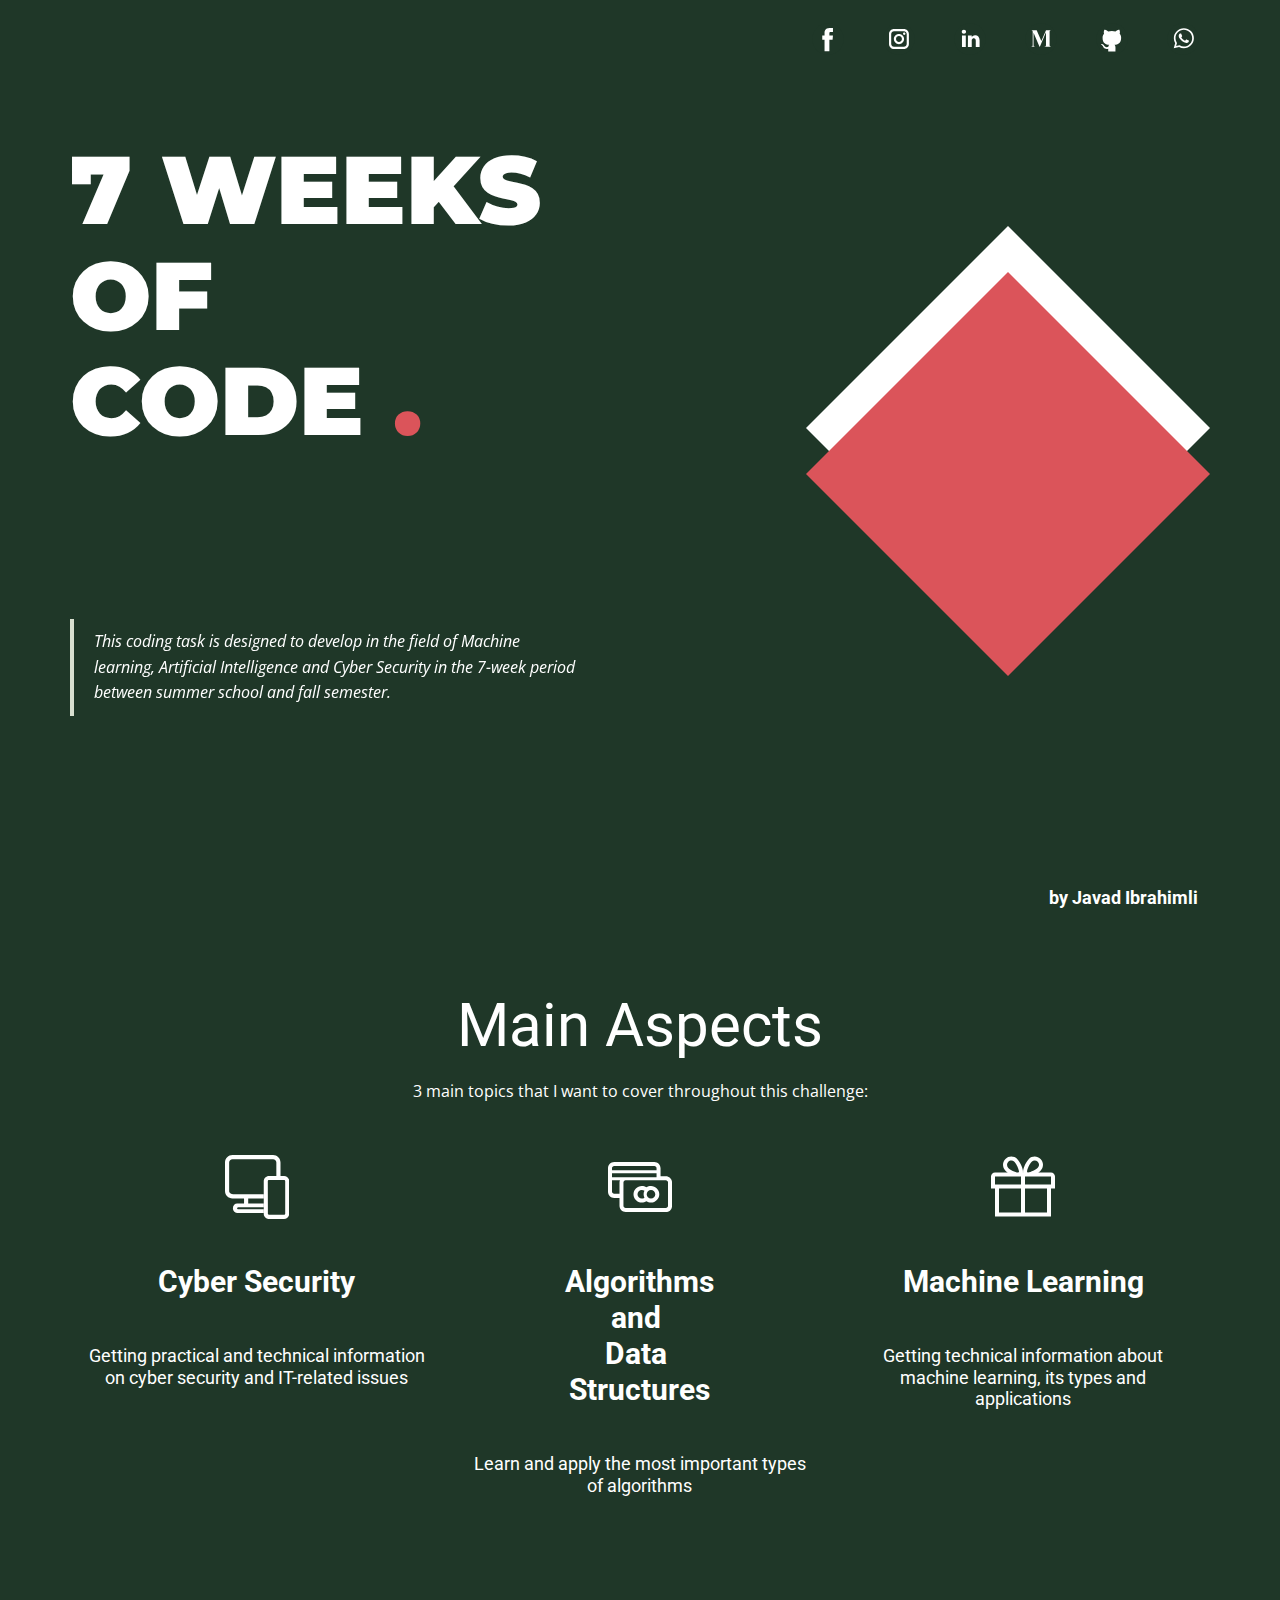
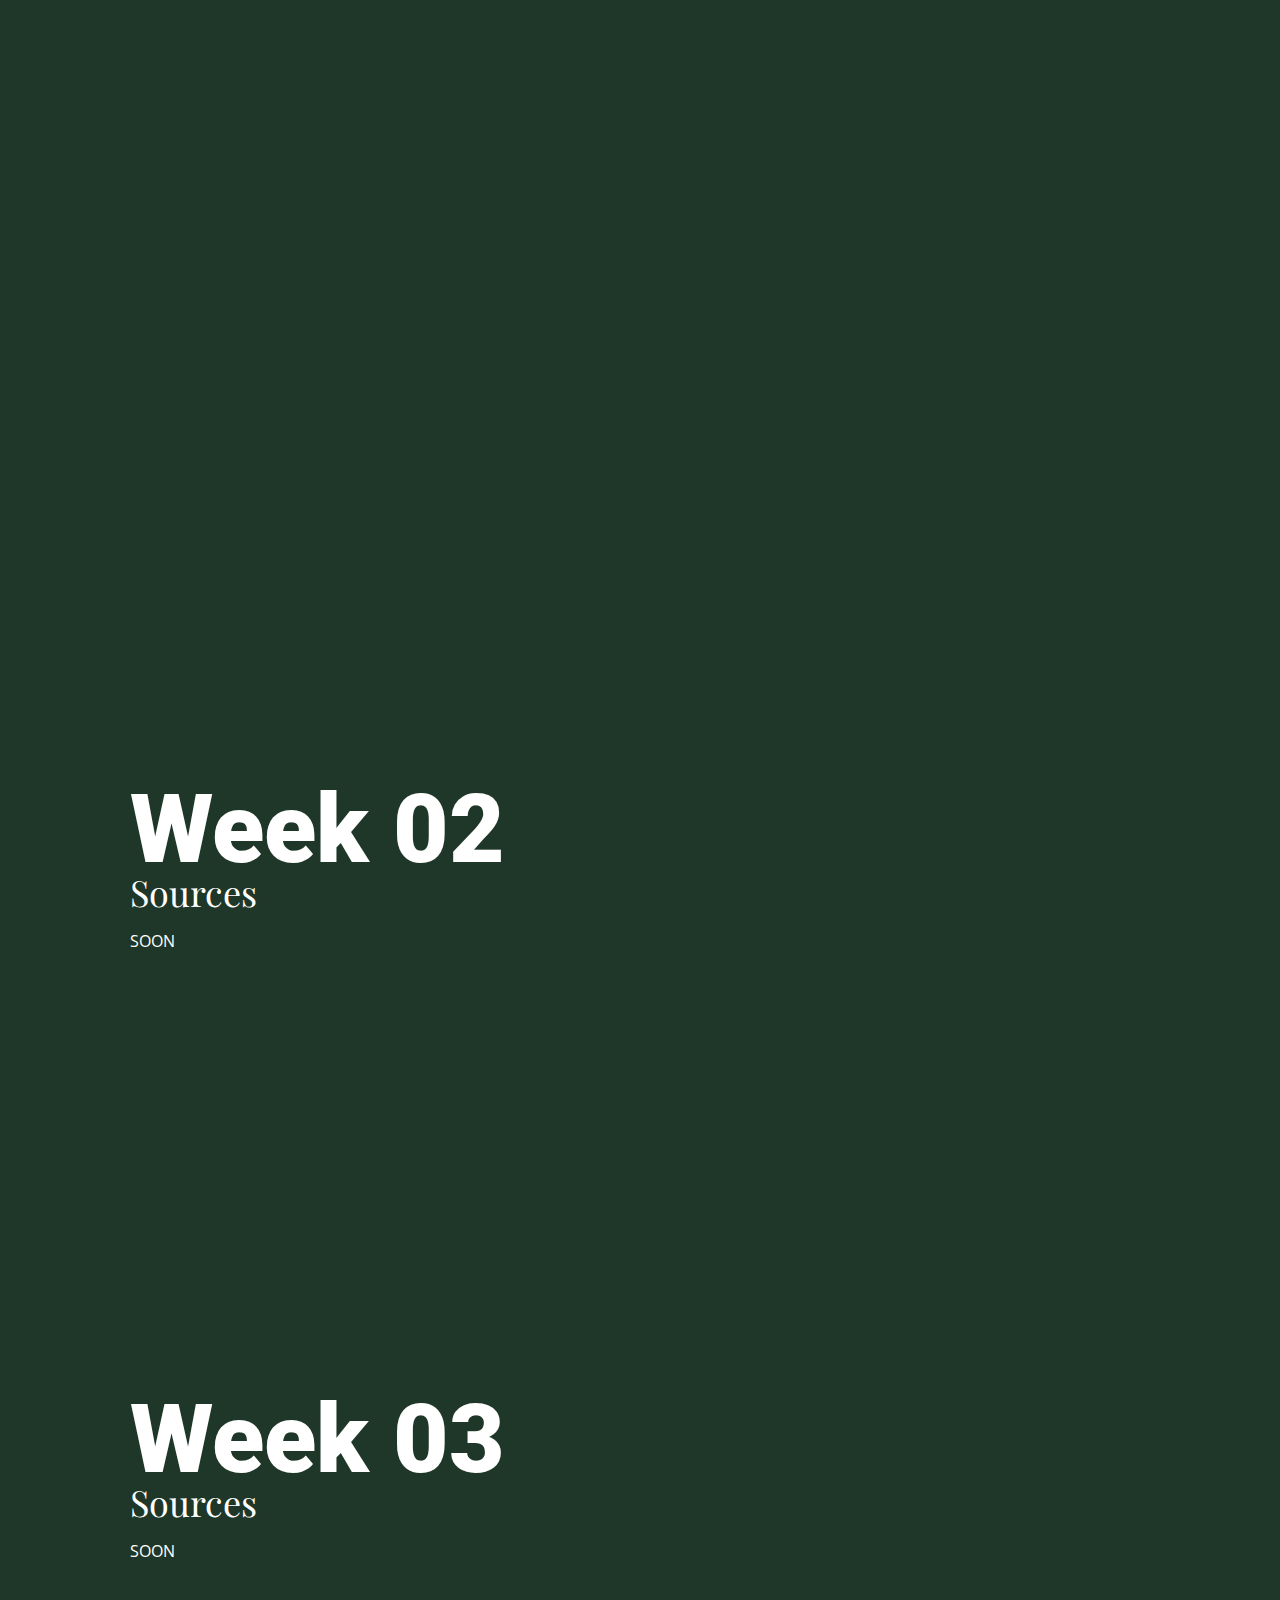
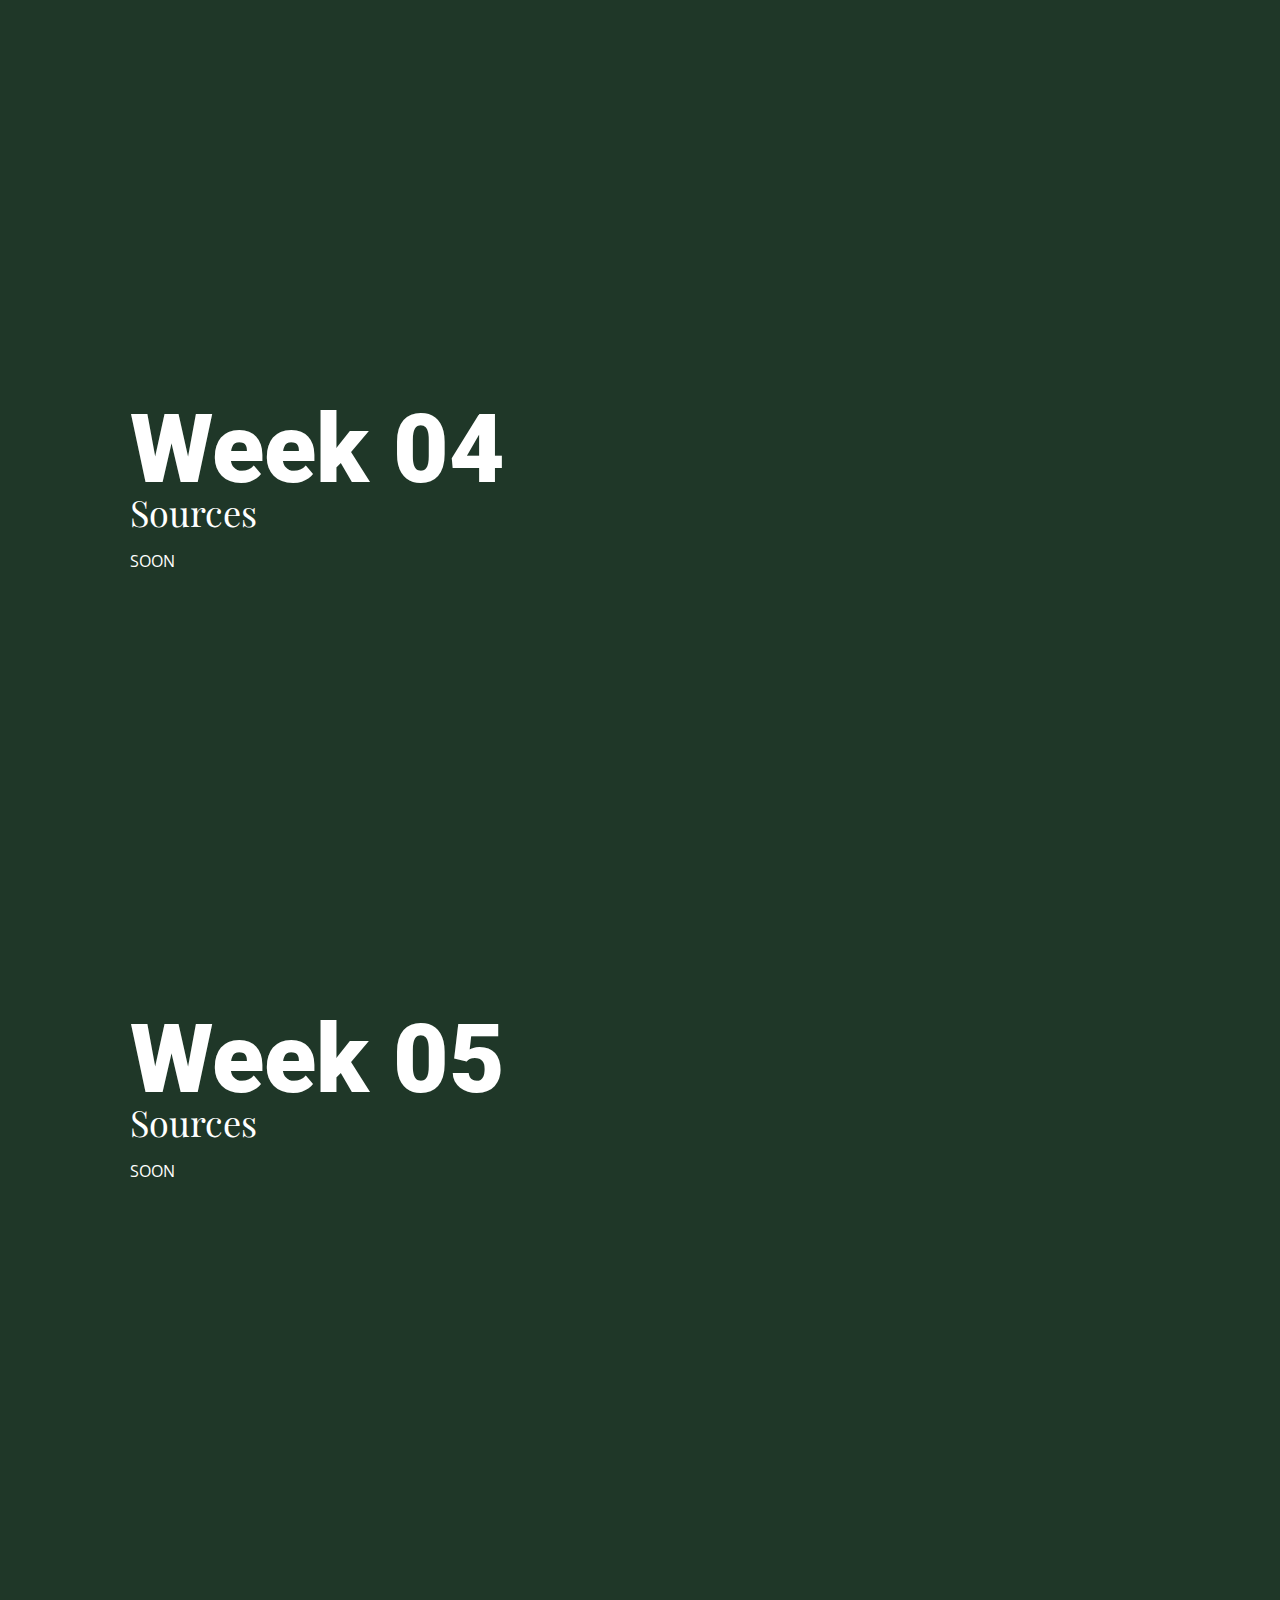
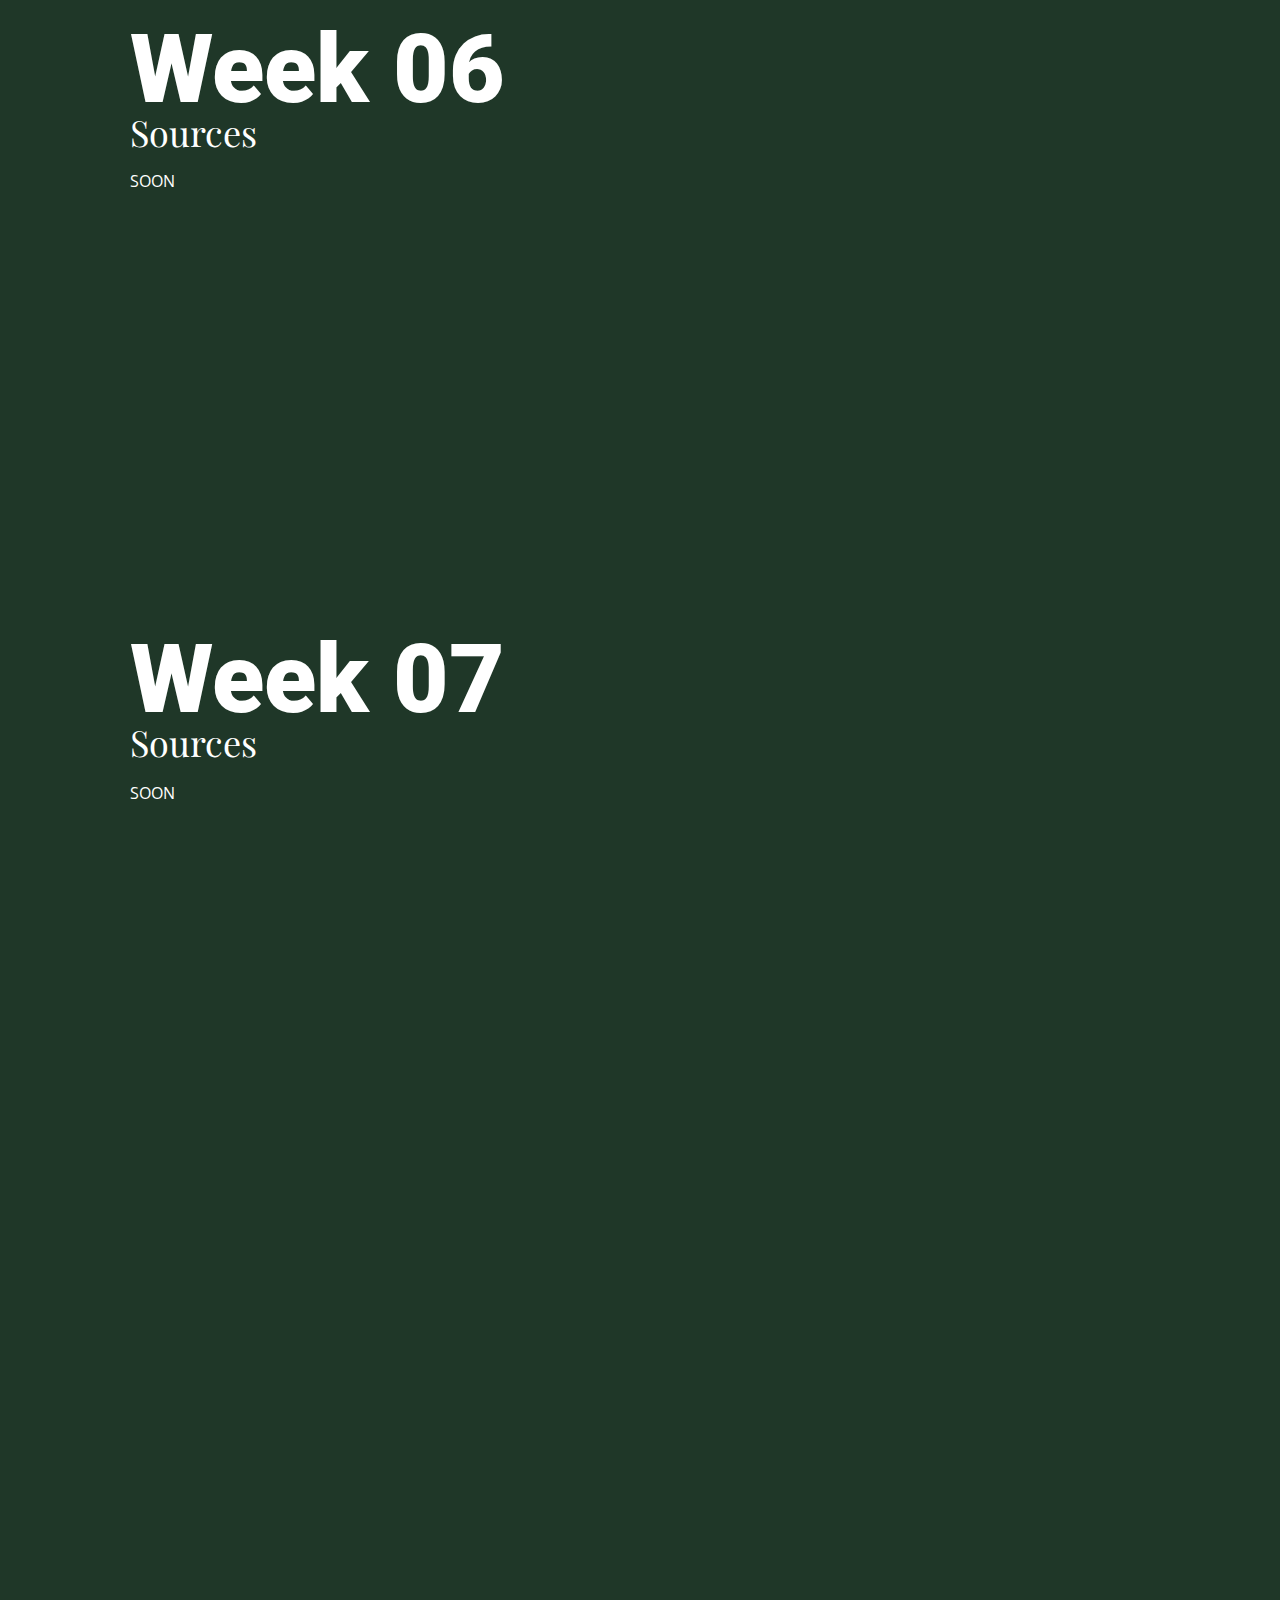
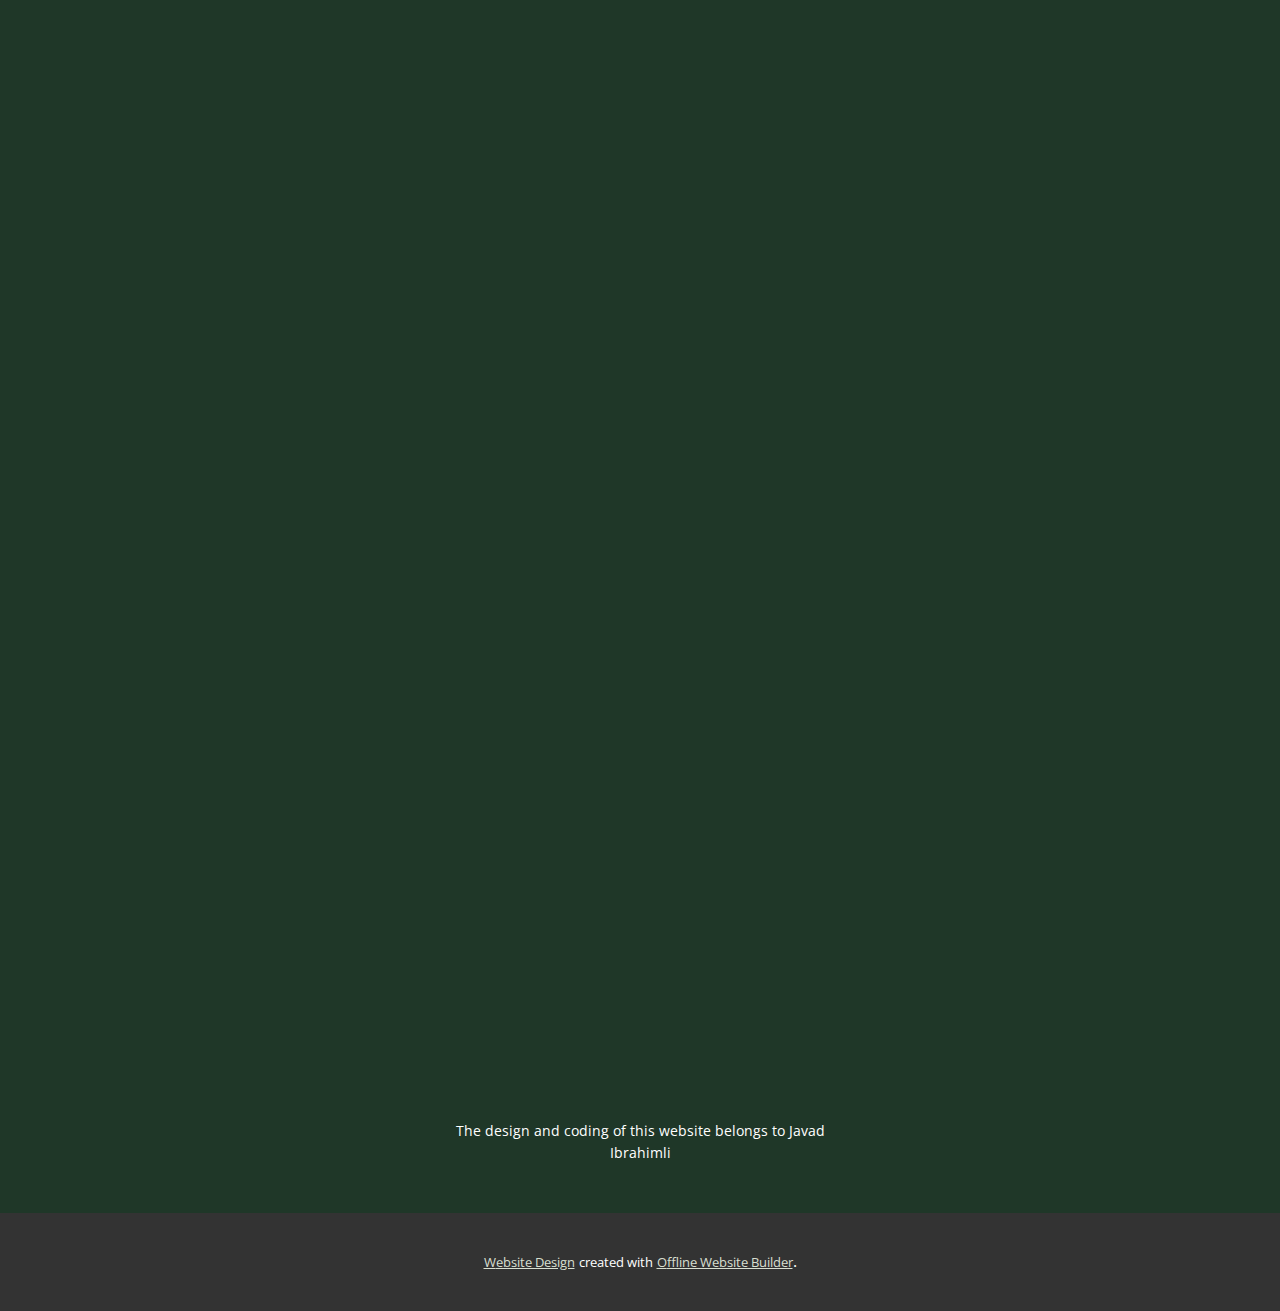
==== index.html @ d3d4410b "Add files via upload" ====
<!DOCTYPE html>
<html style="font-size: 16px;" lang="en"><head>
    <meta name="viewport" content="width=device-width, initial-scale=1.0">
    <meta charset="utf-8">
    <meta name="keywords" content="coding, programming, python, portfolio, project">
    <meta name="description" content="This coding task is designed to develop in the field of Machine learning, Artificial Intelligence and Cyber Security in the 7-week period between summer school and fall semester.">
    <title>7 Weeks of Code by Javad Ibrahimli</title>
    <link rel="stylesheet" href="nicepage.css" media="screen">
<link rel="stylesheet" href="Home.css" media="screen">
    <script class="u-script" type="text/javascript" src="jquery.js" "="" defer=""></script>
    <script class="u-script" type="text/javascript" src="nicepage.js" "="" defer=""></script>
    <meta name="generator" content="Nicepage 4.16.0, nicepage.com">
    <meta property="og:title" content="7 Weeks of Code">
    <meta property="og:description" content="This coding task is designed to develop in the field of Machine learning, Artificial Intelligence and Cyber Security in the 7-week period between summer school and fall semester.">
    <meta property="og:image" content="https://cavadibrahimli1.github.io/7weeksofcodebyjavad.github.io/images/evolution.jpg">
    <meta property="og:url" content="https://cavadibrahimli1.github.io/7weeksofcodebyjavad.github.io/">
    <link rel="canonical" href="https://cavadibrahimli1.github.io/7weeksofcodebyjavad.github.io/">
    <link id="u-theme-google-font" rel="stylesheet" href="https://fonts.googleapis.com/css?family=Roboto:100,100i,300,300i,400,400i,500,500i,700,700i,900,900i|Open+Sans:300,300i,400,400i,500,500i,600,600i,700,700i,800,800i">
    <link id="u-page-google-font" rel="stylesheet" href="https://fonts.googleapis.com/css?family=Montserrat:100,100i,200,200i,300,300i,400,400i,500,500i,600,600i,700,700i,800,800i,900,900i|Playfair+Display:400,400i,500,500i,600,600i,700,700i,800,800i,900,900i">
    
    
    
    
    
    
    
    
    
    
    
    
    <script type="application/ld+json">{
		"@context": "http://schema.org",
		"@type": "Organization",
		"name": "",
		"url": "https://cavadibrahimli1.github.io/7weeksofcodebyjavad.github.io/",
		"sameAs": [
				"https://www.facebook.com/cavad.ibrahimli.33/",
				"https://www.instagram.com/javad_ibrahiml1/?hl=tr",
				"https://www.linkedin.com/in/cavadibrahimli/",
				"https://cenabibrahimov.medium.com/",
				"https://github.com/cavadibrahimli1",
				"tel:+994503346372"
		]
}</script>
    <meta name="theme-color" content="#d8dfd0">
    <meta property="og:type" content="website">
  </head>
  <body data-home-page="Home.html" data-home-page-title="Home" class="u-body u-overlap u-overlap-contrast u-xl-mode" data-lang="en"><header class="u-clearfix u-header" id="sec-623e"><div class="u-align-left u-clearfix u-sheet u-valign-middle-lg u-valign-middle-md u-valign-middle-sm u-valign-middle-xl u-sheet-1">
        <div class="u-social-icons u-spacing-39 u-social-icons-1">
          <a class="u-social-url" title="facebook" target="_blank" href="https://www.facebook.com/cavad.ibrahimli.33/"><span class="u-icon u-social-facebook u-social-icon u-text-custom-color-1 u-icon-1"><svg class="u-svg-link" preserveAspectRatio="xMidYMin slice" viewBox="0 0 112 112" style=""><use xmlns:xlink="http://www.w3.org/1999/xlink" xlink:href="#svg-9e88"></use></svg><svg class="u-svg-content" viewBox="0 0 112 112" x="0" y="0" id="svg-9e88"><circle fill="currentColor" cx="56.1" cy="56.1" r="55"></circle><path fill="#FFFFFF" d="M73.5,31.6h-9.1c-1.4,0-3.6,0.8-3.6,3.9v8.5h12.6L72,58.3H60.8v40.8H43.9V58.3h-8V43.9h8v-9.2
c0-6.7,3.1-17,17-17h12.5v13.9H73.5z"></path></svg></span>
          </a>
          <a class="u-social-url" title="instagram" target="_blank" href="https://www.instagram.com/javad_ibrahiml1/?hl=tr"><span class="u-icon u-social-icon u-social-instagram u-text-custom-color-1 u-icon-2"><svg class="u-svg-link" preserveAspectRatio="xMidYMin slice" viewBox="0 0 112 112" style=""><use xmlns:xlink="http://www.w3.org/1999/xlink" xlink:href="#svg-a274"></use></svg><svg class="u-svg-content" viewBox="0 0 112 112" x="0" y="0" id="svg-a274"><circle fill="currentColor" cx="56.1" cy="56.1" r="55"></circle><path fill="#FFFFFF" d="M55.9,38.2c-9.9,0-17.9,8-17.9,17.9C38,66,46,74,55.9,74c9.9,0,17.9-8,17.9-17.9C73.8,46.2,65.8,38.2,55.9,38.2
z M55.9,66.4c-5.7,0-10.3-4.6-10.3-10.3c-0.1-5.7,4.6-10.3,10.3-10.3c5.7,0,10.3,4.6,10.3,10.3C66.2,61.8,61.6,66.4,55.9,66.4z"></path><path fill="#FFFFFF" d="M74.3,33.5c-2.3,0-4.2,1.9-4.2,4.2s1.9,4.2,4.2,4.2s4.2-1.9,4.2-4.2S76.6,33.5,74.3,33.5z"></path><path fill="#FFFFFF" d="M73.1,21.3H38.6c-9.7,0-17.5,7.9-17.5,17.5v34.5c0,9.7,7.9,17.6,17.5,17.6h34.5c9.7,0,17.5-7.9,17.5-17.5V38.8
C90.6,29.1,82.7,21.3,73.1,21.3z M83,73.3c0,5.5-4.5,9.9-9.9,9.9H38.6c-5.5,0-9.9-4.5-9.9-9.9V38.8c0-5.5,4.5-9.9,9.9-9.9h34.5
c5.5,0,9.9,4.5,9.9,9.9V73.3z"></path></svg></span>
          </a>
          <a class="u-social-url" target="_blank" data-type="LinkedIn" title="LinkedIn" href="https://www.linkedin.com/in/cavadibrahimli/"><span class="u-icon u-social-icon u-social-linkedin u-text-custom-color-1 u-icon-3"><svg class="u-svg-link" preserveAspectRatio="xMidYMin slice" viewBox="0 0 112 112" style=""><use xmlns:xlink="http://www.w3.org/1999/xlink" xlink:href="#svg-99ff"></use></svg><svg class="u-svg-content" viewBox="0 0 112 112" x="0" y="0" id="svg-99ff"><circle fill="currentColor" cx="56.1" cy="56.1" r="55"></circle><path fill="#FFFFFF" d="M41.3,83.7H27.9V43.4h13.4V83.7z M34.6,37.9L34.6,37.9c-4.6,0-7.5-3.1-7.5-7c0-4,3-7,7.6-7s7.4,3,7.5,7
            C42.2,34.8,39.2,37.9,34.6,37.9z M89.6,83.7H76.2V62.2c0-5.4-1.9-9.1-6.8-9.1c-3.7,0-5.9,2.5-6.9,4.9c-0.4,0.9-0.4,2.1-0.4,3.3v22.5
            H48.7c0,0,0.2-36.5,0-40.3h13.4v5.7c1.8-2.7,5-6.7,12.1-6.7c8.8,0,15.4,5.8,15.4,18.1V83.7z"></path></svg></span>
          </a>
          <a class="u-social-url" target="_blank" data-type="Medium" title="Medium" href="https://cenabibrahimov.medium.com/"><span class="u-icon u-social-icon u-social-medium u-text-custom-color-1 u-icon-4"><svg class="u-svg-link" preserveAspectRatio="xMidYMin slice" viewBox="0 0 112 112" style=""><use xmlns:xlink="http://www.w3.org/1999/xlink" xlink:href="#svg-5c64"></use></svg><svg class="u-svg-content" viewBox="0 0 112 112" x="0" y="0" id="svg-5c64"><circle fill="currentColor" cx="56.1" cy="56.1" r="55"></circle><path fill="#FFFFFF" d="M90.9,25.7L90.9,25.7L91,25H73.5L57.2,63.1L40.9,25H22v0.7h0.1c3.2,0.7,4.8,1.8,4.8,5.7v45.2
	c0,3.9-1.6,4.9-4.8,5.7H22V83h12.8v-0.7h-0.1c-3.2-0.7-4.8-1.8-4.8-5.7V34l20.9,48.9H52l21.5-50.3v45.1c-0.3,3.1-1.9,4-4.8,4.6h-0.1
	V83H91v-0.7h-0.1c-2.9-0.7-4.6-1.6-4.8-4.6V31.4l0,0C86.1,27.5,87.7,26.4,90.9,25.7"></path></svg></span>
          </a>
          <a class="u-social-url" target="_blank" data-type="Github" title="Github" href="https://github.com/cavadibrahimli1"><span class="u-icon u-social-github u-social-icon u-text-custom-color-1 u-icon-5"><svg class="u-svg-link" preserveAspectRatio="xMidYMin slice" viewBox="0 0 112 112" style=""><use xmlns:xlink="http://www.w3.org/1999/xlink" xlink:href="#svg-6086"></use></svg><svg class="u-svg-content" viewBox="0 0 112 112" x="0" y="0" id="svg-6086"><circle fill="currentColor" cx="56.1" cy="56.1" r="55"></circle><path fill="#FFFFFF" d="M88,51.3c0-5.5-1.9-10.2-5.3-13.7c0.6-1.3,2.3-6.5-0.5-13.5c0,0-4.2-1.4-14,5.3c-4.1-1.1-8.4-1.7-12.7-1.8
	c-4.3,0-8.7,0.6-12.7,1.8c-9.7-6.6-14-5.3-14-5.3c-2.8,7-1,12.2-0.5,13.5C25,41.2,23,45.7,23,51.3c0,19.6,11.9,23.9,23.3,25.2
	c-1.5,1.3-2.8,3.5-3.2,6.8c-3,1.3-10.2,3.6-14.9-4.3c0,0-2.7-4.9-7.8-5.3c0,0-5-0.1-0.4,3.1c0,0,3.3,1.6,5.6,7.5c0,0,3,9.1,17.2,6
	c0,4.3,0.1,8.3,0.1,9.5h25.2c0-1.7,0.1-7.2,0.1-14c0-4.7-1.7-7.9-3.4-9.4C76,75.2,88,70.9,88,51.3z"></path></svg></span>
          </a>
          <a class="u-social-url" target="_blank" data-type="Whatsapp" title="Whatsapp" href="tel:+994503346372"><span class="u-icon u-social-icon u-social-whatsapp u-text-custom-color-1 u-icon-6"><svg class="u-svg-link" preserveAspectRatio="xMidYMin slice" viewBox="0 0 112 112" style=""><use xmlns:xlink="http://www.w3.org/1999/xlink" xlink:href="#svg-8030"></use></svg><svg class="u-svg-content" viewBox="0 0 112 112" x="0" y="0" id="svg-8030"><circle fill="currentColor" cx="56.1" cy="56.1" r="55"></circle><path fill="#FFFFFF" d="M83.8,28.3C77.2,21.7,68.4,18,59,18c-19.3,0-35.1,15.7-35.1,35.1c0,6.2,1.6,12.2,4.7,17.5l-5,18.2L42.2,84
	c5.1,2.8,10.9,4.3,16.8,4.3h0l0,0c19.3,0,35.1-15.7,35.1-35.1C94.1,43.8,90.5,35,83.8,28.3 M59,82.3L59,82.3
	c-5.2,0-10.4-1.4-14.9-4.1l-1.1-0.6l-11,2.9L35,69.8l-0.7-1.1c-2.9-4.6-4.5-10-4.5-15.5C29.8,37,42.9,24,59,24
	c7.8,0,15.1,3,20.6,8.6c5.5,5.5,8.5,12.8,8.5,20.6C88.2,69.2,75.1,82.3,59,82.3 M75,60.5c-0.9-0.4-5.2-2.6-6-2.9
	c-0.8-0.3-1.4-0.4-2,0.4s-2.3,2.9-2.8,3.4c-0.5,0.6-1,0.7-1.9,0.2c-0.9-0.4-3.7-1.4-7.1-4.4c-2.6-2.3-4.4-5.2-4.9-6.1
	c-0.5-0.9-0.1-1.4,0.4-1.8c0.4-0.4,0.9-1,1.3-1.5c0.4-0.5,0.6-0.9,0.9-1.5c0.3-0.6,0.1-1.1-0.1-1.5c-0.2-0.4-2-4.8-2.7-6.5
	c-0.7-1.7-1.4-1.5-2-1.5c-0.5,0-1.1,0-1.7,0c-0.6,0-1.5,0.2-2.3,1.1c-0.8,0.9-3.1,3-3.1,7.3c0,4.3,3.1,8.5,3.6,9.1
	c0.4,0.6,6.2,9.4,15,13.2c2.1,0.9,3.7,1.4,5,1.8c2.1,0.7,4,0.6,5.5,0.3c1.7-0.3,5.2-2.1,5.9-4.2c0.7-2,0.7-3.8,0.5-4.2
	C76.5,61.1,75.9,60.9,75,60.5"></path></svg></span>
          </a>
        </div>
      </div></header>
    <section class="u-align-left u-clearfix u-custom-color-1 u-section-1" id="carousel_3129">
      <div class="u-clearfix u-sheet u-sheet-1">
        <h1 class="u-align-left u-custom-font u-font-montserrat u-text u-text-body-alt-color u-text-1" data-animation-name="flipIn" data-animation-duration="1000" data-animation-direction="X"> 7 Weeks&nbsp;<br>of&nbsp;<br>code&nbsp;<span class="u-text-palette-2-base">.</span>
        </h1>
        <div class="u-align-left u-shape u-shape-svg u-text-white u-shape-1">
          <svg class="u-svg-link" preserveAspectRatio="none" viewBox="0 0 160 160" style=""><use xmlns:xlink="http://www.w3.org/1999/xlink" xlink:href="#svg-6c37"></use></svg>
          <svg class="u-svg-content" viewBox="0 0 160 160" x="0px" y="0px" id="svg-6c37"><path d="M160,80l-80,80L0,80L80,0L160,80z"></path></svg>
        </div>
        <div class="u-shape u-shape-svg u-text-palette-2-base u-shape-2">
          <svg class="u-svg-link" preserveAspectRatio="none" viewBox="0 0 160 160" style=""><use xmlns:xlink="http://www.w3.org/1999/xlink" xlink:href="#svg-2257"></use></svg>
          <svg class="u-svg-content" viewBox="0 0 160 160" x="0px" y="0px" id="svg-2257"><path d="M160,80l-80,80L0,80L80,0L160,80z"></path></svg>
        </div>
        <blockquote class="u-align-left u-text u-text-2" data-animation-name="flipIn" data-animation-duration="1000" data-animation-direction="X"> This coding task is designed to develop in the field of&nbsp;Machine learning,&nbsp;Artificial Intelligence&nbsp;and&nbsp;Cyber Security&nbsp;in the 7-week period between summer school and fall semester.</blockquote>
        <h1 class="u-align-left u-text u-text-3">by Javad Ibrahimli</h1>
      </div>
    </section>
    <section class="u-clearfix u-custom-color-1 u-section-2" id="sec-814a">
      <div class="u-clearfix u-sheet u-sheet-1">
        <h2 class="u-align-center u-text u-text-default u-text-1">Main Aspects</h2>
        <p class="u-align-center u-text u-text-2"> 3 main topics that I want to cover throughout this challenge:</p>
        <div class="u-expanded-width u-list u-list-1">
          <div class="u-repeater u-repeater-1">
            <div class="u-align-center u-container-style u-list-item u-repeater-item">
              <div class="u-container-layout u-similar-container u-container-layout-1"><span class="u-icon u-icon-circle u-icon-1"><svg class="u-svg-link" preserveAspectRatio="xMidYMin slice" viewBox="0 0 128 128" style=""><use xmlns:xlink="http://www.w3.org/1999/xlink" xlink:href="#svg-32d3"></use></svg><svg class="u-svg-content" viewBox="0 0 128 128" id="svg-32d3"><path d="m26.4 108.7c-1.2 0-2.2-1-2.2-2.2s1-2.2 4.7-2.2h48.7v-7.4h-31.2v-9.9h31.2v-8.4h-58.7c-7.7 0-10.6-3-10.6-6.6v-57.1c0-3.7 3-6.6 6.6-6.6h81.2c3.7 0 6.6 3 6.6 6.6v27h8.3v-27c0-8.2-6.7-14.9-14.9-14.9h-81.2c-8.2 0-14.9 6.7-14.9 14.9v57.1c0 8.2 6.7 14.9 14.9 14.9h23.2v10.1h-13.8c-4.3 0-8.5 3.7-8.5 9.5v0.2c0 4.6 3.7 9.3 8.3 9.3h53.5v-7.3h-51.2z"></path><path d="m118 41.9h-30c-5.8 0-10.5 4.7-10.5 10.6 0 0 0.1 66.3 0.1 66.4 0 4.3 5.1 9 10.4 9h30c5.6 0 10.2-4.4 10.5-10.1v-65.3c0-5.9-4.7-10.6-10.5-10.6zm2.4 75.5c-0.1 1.3-1.1 2.3-2.4 2.3h-30c-1 0-1.9-0.7-2.2-1.6l-0.2-65.6c0-1.3 1.1-2.4 2.4-2.4h30c1.3 0 2.4 1.1 2.4 2.4v64.9z"></path></svg>
            
            
          </span>
                <h3 class="u-text u-text-default u-text-3">Cyber Security</h3>
                <h6 class="u-text u-text-default u-text-4"> Getting practical and technical information on cyber security and IT-related issues<span style="font-weight: 700;"></span>
                </h6>
              </div>
            </div>
            <div class="u-align-center u-container-style u-list-item u-repeater-item">
              <div class="u-container-layout u-similar-container u-container-layout-2"><span class="u-icon u-icon-circle u-icon-2"><svg class="u-svg-link" preserveAspectRatio="xMidYMin slice" viewBox="0 0 128 128" style=""><use xmlns:xlink="http://www.w3.org/1999/xlink" xlink:href="#svg-41f3"></use></svg><svg class="u-svg-content" viewBox="0 0 128 128" id="svg-41f3"><path d="m92.7 22c2.4 0 4.4 2 4.4 4.5v4.2h-89.1v-4.2c0-2.5 2-4.5 4.4-4.5h80.3m4.4 14.6v7.8h-61.8-0.6-26.7v-7.8h89.1m18.5 13.7c2.4 0 4.4 2 4.4 4.5v46.7c0 2.5-2 4.5-4.4 4.5h-80.3c-2.4 0-4.4-2-4.4-4.5v-46.7c0-2.3 1.8-4.3 4.1-4.4l80.6-0.1m-91.6 0.1c-0.6 1.3-1 2.9-1 4.4v22.9h-10.6c-2.4 0-4.4-2-4.4-4.5v-22.8h18m66.7-36.4h-80.3c-6.8 0-12.4 5.6-12.4 12.5v46.8c0 6.9 5.6 12.5 12.4 12.5h10.6v15.9c0 6.9 5.6 12.5 12.4 12.5h80.3c6.8 0 12.4-5.6 12.4-12.5v-46.7c0-6.9-5.6-12.5-12.4-12.5h-10.6v-15.9c-0.1-7-5.6-12.6-12.4-12.6z"></path><path d="m67.6 69.9c2 0 3.8 0.7 5.3 1.8-1.1 2-1.7 4.3-1.7 6.8 0 2.4 0.6 4.7 1.7 6.8-1.5 1.2-3.4 1.8-5.3 1.8-4.7 0-8.6-3.9-8.6-8.6s3.8-8.6 8.6-8.6m18.4 0c4.7 0 8.6 3.9 8.6 8.6s-3.9 8.6-8.6 8.6-8.6-3.9-8.6-8.6 3.8-8.6 8.6-8.6m-18.4-8c-9.2 0-16.6 7.5-16.6 16.6 0 9.2 7.5 16.6 16.6 16.6 3.3 0 6.5-1 9.2-2.8 2.6 1.8 5.8 2.8 9.2 2.8 9.2 0 16.6-7.5 16.6-16.6 0-9.2-7.5-16.6-16.6-16.6-3.4 0-6.6 1-9.2 2.8-2.7-1.8-6-2.8-9.2-2.8z"></path></svg>
            
            
          </span>
                <h3 class="u-text u-text-default u-text-5">Algorithms<br>and&nbsp;<br>Data&nbsp;<br>Structures
                </h3>
                <h6 class="u-text u-text-default u-text-6"> Learn and apply the most important types of algorithms</h6>
              </div>
            </div>
            <div class="u-align-center u-container-style u-list-item u-repeater-item">
              <div class="u-container-layout u-similar-container u-container-layout-3"><span class="u-icon u-icon-circle u-icon-3"><svg class="u-svg-link" preserveAspectRatio="xMidYMin slice" viewBox="0 0 128 128" style=""><use xmlns:xlink="http://www.w3.org/1999/xlink" xlink:href="#svg-65e5"></use></svg><svg class="u-svg-content" viewBox="0 0 128 128" id="svg-65e5"><path d="m40.6 11c2.3 0 4.4 0.9 6.1 2.5 5.4 5.4 10.8 19.2 8.9 21.2 0 0-0.3 0.3-1.5 0.3-5.5 0-16.1-5.7-19.5-9.2-3.4-3.4-3.4-8.9 0-12.2 1.5-1.7 3.7-2.6 6-2.6m46.8 0.1c2.2 0 4.4 0.8 6.1 2.4 3.4 3.4 3.4 8.9 0 12.2-3.4 3.5-14 9.2-19.5 9.2-1.1 0-1.5-0.3-1.5-0.3-1.9-1.9 3.5-15.7 8.9-21.2 1.6-1.5 3.8-2.3 6-2.3m32.6 32.1v16h-52v-16h52m-60 0v16h-52v-16h52m52 23.9v47.9h-44v-47.9h44m-52 0v47.9h-44v-47.9h44m-19.4-64.1c-4.4 0-8.6 1.7-11.7 4.9-6.5 6.5-6.5 17 0 23.5 1.2 1.2 2.8 2.5 4.7 3.8h-25.6c-4.4 0-8 3.6-8 8v24h8v55.8h112v-55.9h8v-24c0-4.4-3.6-8-8-8h-25.6c1.9-1.3 3.6-2.6 4.7-3.8 6.5-6.5 6.5-17 0-23.5-3-3-7.3-4.8-11.7-4.8s-8.7 1.7-11.7 4.8c-4.6 4.6-7.8 11.7-8.9 14.5-2.2 5.4-3 9.5-2.5 12.8h-0.5c0.5-3.2-0.4-7.4-2.5-12.8-1.2-2.8-4.3-9.9-8.9-14.5-3.2-3.1-7.4-4.8-11.8-4.8z"></path></svg>
            
            
          </span>
                <h3 class="u-text u-text-default u-text-7">Machine Learning</h3>
                <h6 class="u-text u-text-default u-text-8"> Getting technical information about machine learning, its types and applications</h6>
              </div>
            </div>
          </div>
        </div>
      </div>
    </section>
    <section class="u-align-center u-clearfix u-custom-color-1 u-section-3" id="carousel_21d5">
      <div class="u-clearfix u-sheet u-sheet-1">
        <div class="u-clearfix u-gutter-30 u-layout-wrap u-layout-wrap-1">
          <div class="u-gutter-0 u-layout">
            <div class="u-layout-row">
              <div class="u-align-left u-container-style u-layout-cell u-left-cell u-size-60 u-layout-cell-1" data-animation-name="customAnimationIn" data-animation-duration="1000">
                <div class="u-container-layout u-container-layout-1">
                  <h1 class="u-text u-text-body-alt-color u-text-1" data-animation-name="customAnimationIn" data-animation-duration="1000">Week 01</h1>
                  <h4 class="u-text u-text-2">
                    <span style="font-weight: 700;"> Books I read to improve my coding and thinking skills:</span>
                    <br>
                    <br>-&nbsp;<a href="https://www.amazon.com.tr/Refactoring-Improving-Existing-Addison-Wesley-Signature/dp/0134757599" rel="nofollow" class="u-active-none u-border-none u-btn u-button-style u-hover-none u-none u-text-palette-1-base u-btn-1">Refactoring: Improving the Design of Existing Code (Addison-Wesley Signature Series (Fowler))</a>
                    <br>-&nbsp;<a href="https://www.amazon.com.tr/Cracking-Coding-Interview-6th-Programming/dp/0984782850" rel="nofollow" class="u-active-none u-border-none u-btn u-button-style u-hover-none u-none u-text-palette-1-base u-btn-2">Cracking the Coding Interview, 6th Edition: 189 Programming Questions and Solutions</a>
                    <br>
                    <br>
                    <span style="font-weight: 700;">Coding Platforms : HackerRank, LeetCode, Coderbyte, Codility, Studytonight, Excersim, Codewars</span>
                    <br>
                    <br>-&nbsp;<a href="https://github.com/cavadibrahimli1/HackerRank-Python" class="u-active-none u-border-none u-btn u-button-style u-hover-none u-none u-text-palette-1-base u-btn-3">HackerRank Solutions</a>
                    <br>-&nbsp;<a href="https://github.com/cavadibrahimli1/Leetcode_75" class="u-active-none u-border-none u-btn u-button-style u-hover-none u-none u-text-palette-1-base u-btn-4">LeetCode Solutions</a>
                  </h4>
                </div>
              </div>
            </div>
          </div>
        </div>
      </div>
    </section>
    <section class="u-align-center u-clearfix u-custom-color-1 u-section-4" id="carousel_0f99">
      <div class="u-clearfix u-sheet u-valign-middle u-sheet-1">
        <div class="u-clearfix u-expanded-width u-gutter-30 u-layout-wrap u-layout-wrap-1">
          <div class="u-gutter-0 u-layout">
            <div class="u-layout-row">
              <div class="u-align-left u-container-style u-layout-cell u-left-cell u-size-60 u-layout-cell-1">
                <div class="u-container-layout u-valign-top u-container-layout-1">
                  <h1 class="u-text u-text-body-alt-color u-text-1">Week 02</h1>
                  <h2 class="u-custom-font u-font-playfair-display u-text u-text-2">Sources</h2>
                  <p class="u-text u-text-3">SOON</p>
                </div>
              </div>
            </div>
          </div>
        </div>
      </div>
    </section>
    <section class="u-align-center u-clearfix u-custom-color-1 u-section-5" id="carousel_7f6e">
      <div class="u-clearfix u-sheet u-valign-middle u-sheet-1">
        <div class="u-clearfix u-expanded-width u-gutter-30 u-layout-wrap u-layout-wrap-1">
          <div class="u-gutter-0 u-layout">
            <div class="u-layout-row">
              <div class="u-align-left u-container-style u-layout-cell u-left-cell u-size-60 u-layout-cell-1">
                <div class="u-container-layout u-valign-top u-container-layout-1">
                  <h1 class="u-text u-text-body-alt-color u-text-1">Week 03</h1>
                  <h2 class="u-custom-font u-font-playfair-display u-text u-text-2">Sources</h2>
                  <p class="u-text u-text-3">SOON</p>
                </div>
              </div>
            </div>
          </div>
        </div>
      </div>
    </section>
    <section class="u-align-center u-clearfix u-custom-color-1 u-section-6" id="carousel_5f2a">
      <div class="u-clearfix u-sheet u-valign-middle u-sheet-1">
        <div class="u-clearfix u-expanded-width u-gutter-30 u-layout-wrap u-layout-wrap-1">
          <div class="u-gutter-0 u-layout">
            <div class="u-layout-row">
              <div class="u-align-left u-container-style u-layout-cell u-left-cell u-size-60 u-layout-cell-1">
                <div class="u-container-layout u-valign-top u-container-layout-1">
                  <h1 class="u-text u-text-body-alt-color u-text-1">Week 04</h1>
                  <h2 class="u-custom-font u-font-playfair-display u-text u-text-2">Sources</h2>
                  <p class="u-text u-text-3">SOON<br>
                    <br>
                  </p>
                </div>
              </div>
            </div>
          </div>
        </div>
      </div>
    </section>
    <section class="u-align-center u-clearfix u-custom-color-1 u-section-7" id="carousel_684d">
      <div class="u-clearfix u-sheet u-valign-middle u-sheet-1">
        <div class="u-clearfix u-expanded-width u-gutter-30 u-layout-wrap u-layout-wrap-1">
          <div class="u-gutter-0 u-layout">
            <div class="u-layout-row">
              <div class="u-align-left u-container-style u-layout-cell u-left-cell u-size-60 u-layout-cell-1">
                <div class="u-container-layout u-valign-top u-container-layout-1">
                  <h1 class="u-text u-text-body-alt-color u-text-1">Week 05</h1>
                  <h2 class="u-custom-font u-font-playfair-display u-text u-text-2">Sources</h2>
                  <p class="u-text u-text-3">SOON</p>
                </div>
              </div>
            </div>
          </div>
        </div>
      </div>
    </section>
    <section class="u-align-center u-clearfix u-custom-color-1 u-section-8" id="carousel_c2e1">
      <div class="u-clearfix u-sheet u-valign-middle u-sheet-1">
        <div class="u-clearfix u-expanded-width u-gutter-30 u-layout-wrap u-layout-wrap-1">
          <div class="u-gutter-0 u-layout">
            <div class="u-layout-row">
              <div class="u-align-left u-container-style u-layout-cell u-left-cell u-size-60 u-layout-cell-1">
                <div class="u-container-layout u-valign-top u-container-layout-1">
                  <h1 class="u-text u-text-body-alt-color u-text-1">Week 06</h1>
                  <h2 class="u-custom-font u-font-playfair-display u-text u-text-2">Sources</h2>
                  <p class="u-text u-text-3">SOON</p>
                </div>
              </div>
            </div>
          </div>
        </div>
      </div>
    </section>
    <section class="u-align-center u-clearfix u-custom-color-1 u-section-9" id="carousel_7665">
      <div class="u-clearfix u-sheet u-valign-middle u-sheet-1">
        <div class="u-clearfix u-expanded-width u-gutter-30 u-layout-wrap u-layout-wrap-1">
          <div class="u-gutter-0 u-layout">
            <div class="u-layout-row">
              <div class="u-align-left u-container-style u-layout-cell u-left-cell u-size-60 u-layout-cell-1">
                <div class="u-container-layout u-valign-top u-container-layout-1">
                  <h1 class="u-text u-text-body-alt-color u-text-1">Week 07</h1>
                  <h2 class="u-custom-font u-font-playfair-display u-text u-text-2">Sources</h2>
                  <p class="u-text u-text-3">SOON</p>
                </div>
              </div>
            </div>
          </div>
        </div>
      </div>
    </section>
    <section class="u-align-center u-clearfix u-custom-color-1 u-section-10" id="sec-de9a">
      <div class="u-clearfix u-sheet u-sheet-1">
        <h1 class="u-align-left u-text u-text-default u-text-1" data-animation-name="customAnimationIn" data-animation-duration="1000">Special thanks to</h1>
        <p class="u-text u-text-2" data-animation-name="customAnimationIn" data-animation-duration="1000"> Some of the companies whose products I used in this challenge</p>
        <div class="u-clearfix u-gutter-20 u-layout-wrap u-layout-wrap-1">
          <div class="u-gutter-0 u-layout">
            <div class="u-layout-col">
              <div class="u-size-30">
                <div class="u-layout-row">
                  <div class="u-container-style u-layout-cell u-left-cell u-size-20 u-size-60-md u-layout-cell-1">
                    <div class="u-container-layout u-container-layout-1">
                      <img class="u-image u-image-1" src="images/image.png" data-image-width="2560" data-image-height="956" data-animation-name="customAnimationIn" data-animation-duration="1000">
                    </div>
                  </div>
                  <div class="u-container-style u-layout-cell u-size-20 u-size-30-md u-layout-cell-2">
                    <div class="u-container-layout u-valign-bottom-lg u-valign-bottom-md u-valign-bottom-sm u-valign-bottom-xl u-container-layout-2">
                      <img class="u-image u-image-default u-preserve-proportions u-image-2" src="images/image1.png" alt="" data-image-width="512" data-image-height="512" data-animation-name="customAnimationIn" data-animation-duration="1000">
                    </div>
                  </div>
                  <div class="u-align-left u-container-style u-layout-cell u-right-cell u-size-20 u-size-30-md u-layout-cell-3">
                    <div class="u-container-layout u-valign-middle u-container-layout-3">
                      <img class="u-image u-image-default u-preserve-proportions u-image-3" src="images/image2.png" alt="" data-image-width="2048" data-image-height="2048" data-animation-name="customAnimationIn" data-animation-duration="1000">
                    </div>
                  </div>
                </div>
              </div>
              <div class="u-size-30">
                <div class="u-layout-row">
                  <div class="u-align-left u-container-style u-layout-cell u-left-cell u-size-30 u-layout-cell-4">
                    <div class="u-container-layout u-valign-middle u-container-layout-4">
                      <img class="u-image u-image-default u-image-4" src="images/image4.png" alt="" data-image-width="2600" data-image-height="1485" data-animation-name="customAnimationIn" data-animation-duration="1000">
                    </div>
                  </div>
                  <div class="u-container-style u-layout-cell u-right-cell u-size-30 u-layout-cell-5">
                    <div class="u-container-layout u-valign-top u-container-layout-5">
                      <img class="u-expanded-width u-image u-image-default u-image-5" src="images/image5.png" alt="" data-image-width="1920" data-image-height="1080" data-animation-name="customAnimationIn" data-animation-duration="1000">
                    </div>
                  </div>
                </div>
              </div>
            </div>
          </div>
        </div>
      </div>
    </section>
    <section class="u-align-center u-clearfix u-custom-color-1 u-section-11" id="carousel_5964">
      <div class="u-clearfix u-sheet u-sheet-1">
        <h2 class="u-custom-font u-font-montserrat u-text u-text-1" data-animation-name="customAnimationIn" data-animation-duration="1000">Creator</h2>
        <div class="u-align-center u-container-style u-custom-color-1 u-group u-group-1" data-animation-name="customAnimationIn" data-animation-duration="1000" data-animation-direction="">
          <div class="u-container-layout u-valign-middle u-container-layout-1">
            <div class="u-image u-image-circle u-preserve-proportions u-image-1" alt="" data-image-width="1080" data-image-height="810"></div>
            <h3 class="u-custom-font u-font-montserrat u-text u-text-default u-text-2">Javad Ibrahimli</h3>
            <p class="u-custom-item u-text u-text-3">Electronics and Communication Engineering student @ ITU | 2 x IBM Champion Learner Gold | Google certified IT Support Enthusiast | IBM certified Co-Creator | Article writer |</p>
          </div>
        </div>
      </div>
    </section>
    
    
    <footer class="u-align-center u-clearfix u-custom-color-1 u-footer u-footer" id="sec-55c8"><div class="u-clearfix u-sheet u-valign-middle u-sheet-1">
        <p class="u-small-text u-text u-text-variant u-text-1"> The design and coding of this website belongs to Javad Ibrahimli</p>
      </div></footer>
    <section class="u-backlink u-clearfix u-grey-80">
      <a class="u-link" href="https://nicepage.com/website-design" target="_blank">
        <span>Website Design</span>
      </a>
      <p class="u-text">
        <span>created with</span>
      </p>
      <a class="u-link" href="" target="_blank">
        <span>Offline Website Builder</span>
      </a>. 
    </section><span style="height: 64px; width: 64px; margin-left: 0px; margin-right: auto; margin-top: 0px; background-image: none; right: 20px; bottom: 20px; padding: 15px;" class="u-back-to-top u-file-icon u-icon u-icon-circle u-opacity u-opacity-85 u-palette-1-base" data-href="#"><img src="images/992703.png" alt="" data-original-src="images/992703.png" data-color="#000000"></span>
  
</body></html>
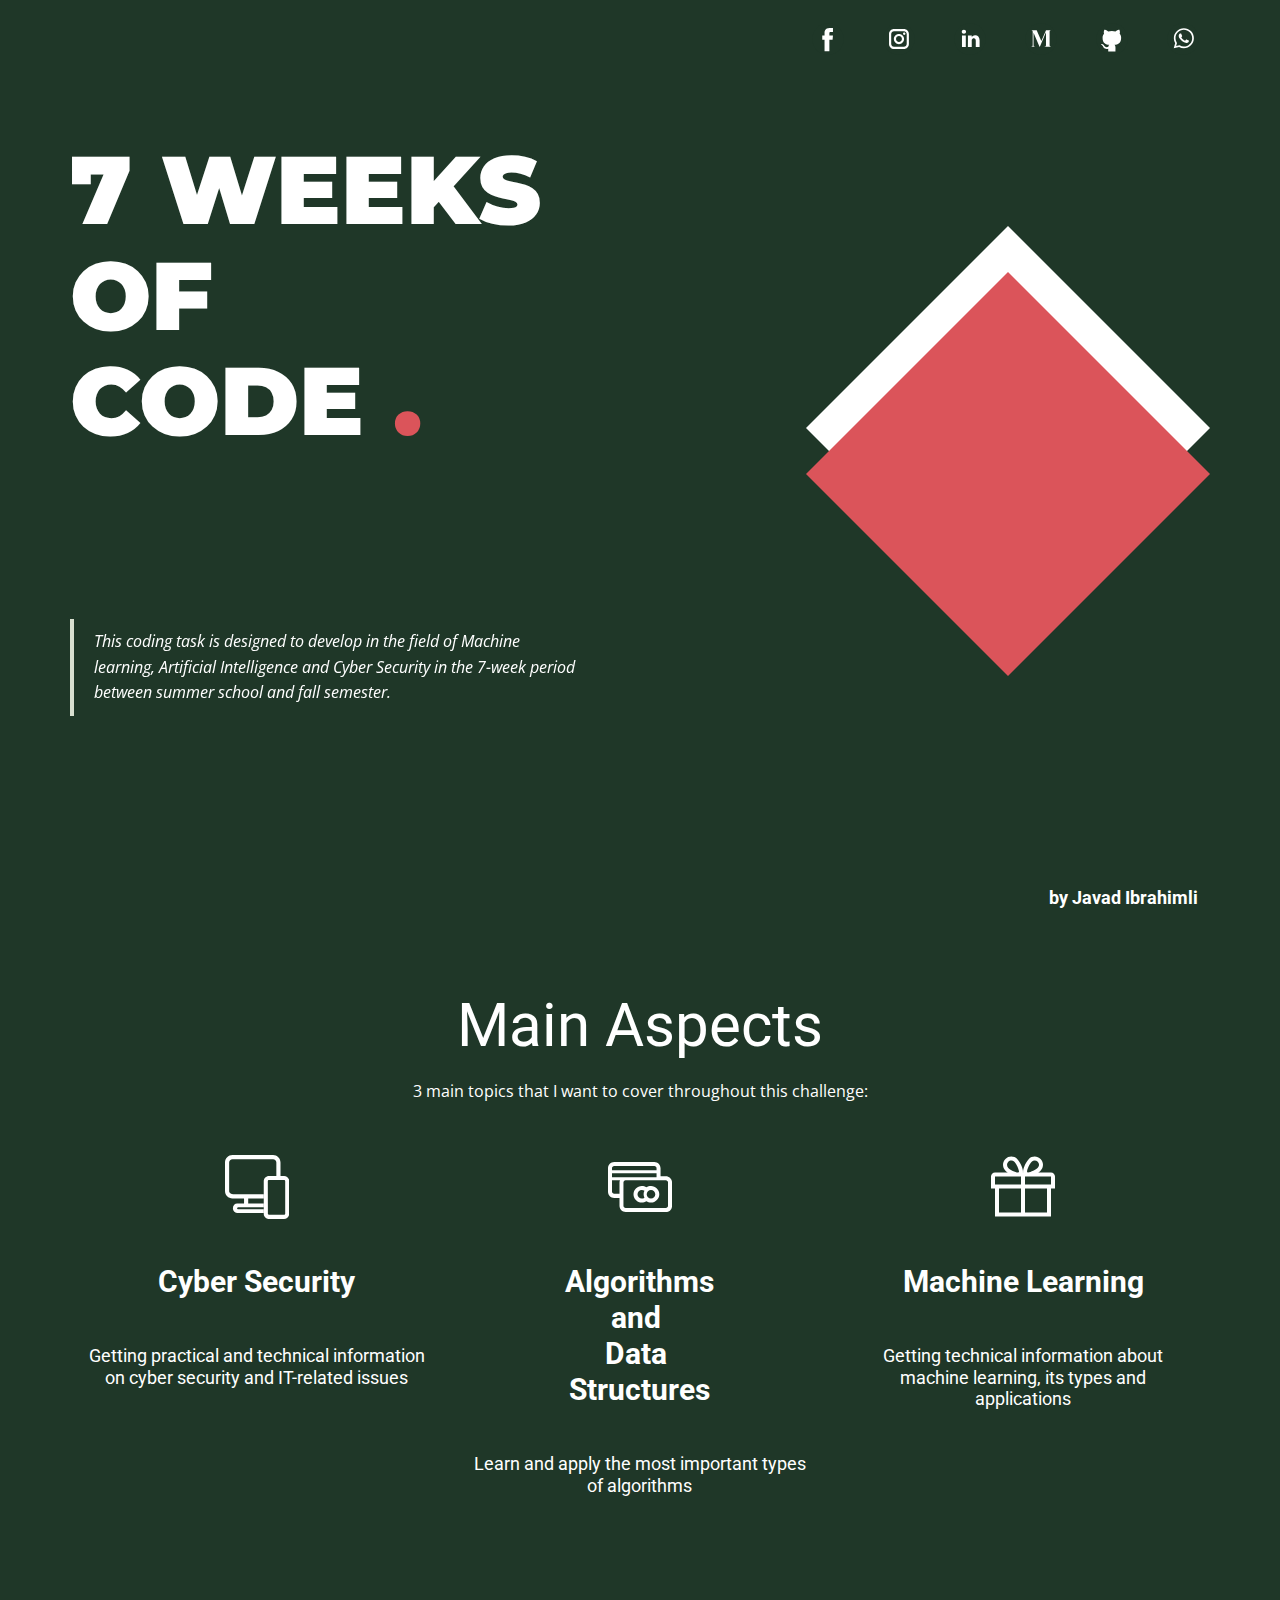
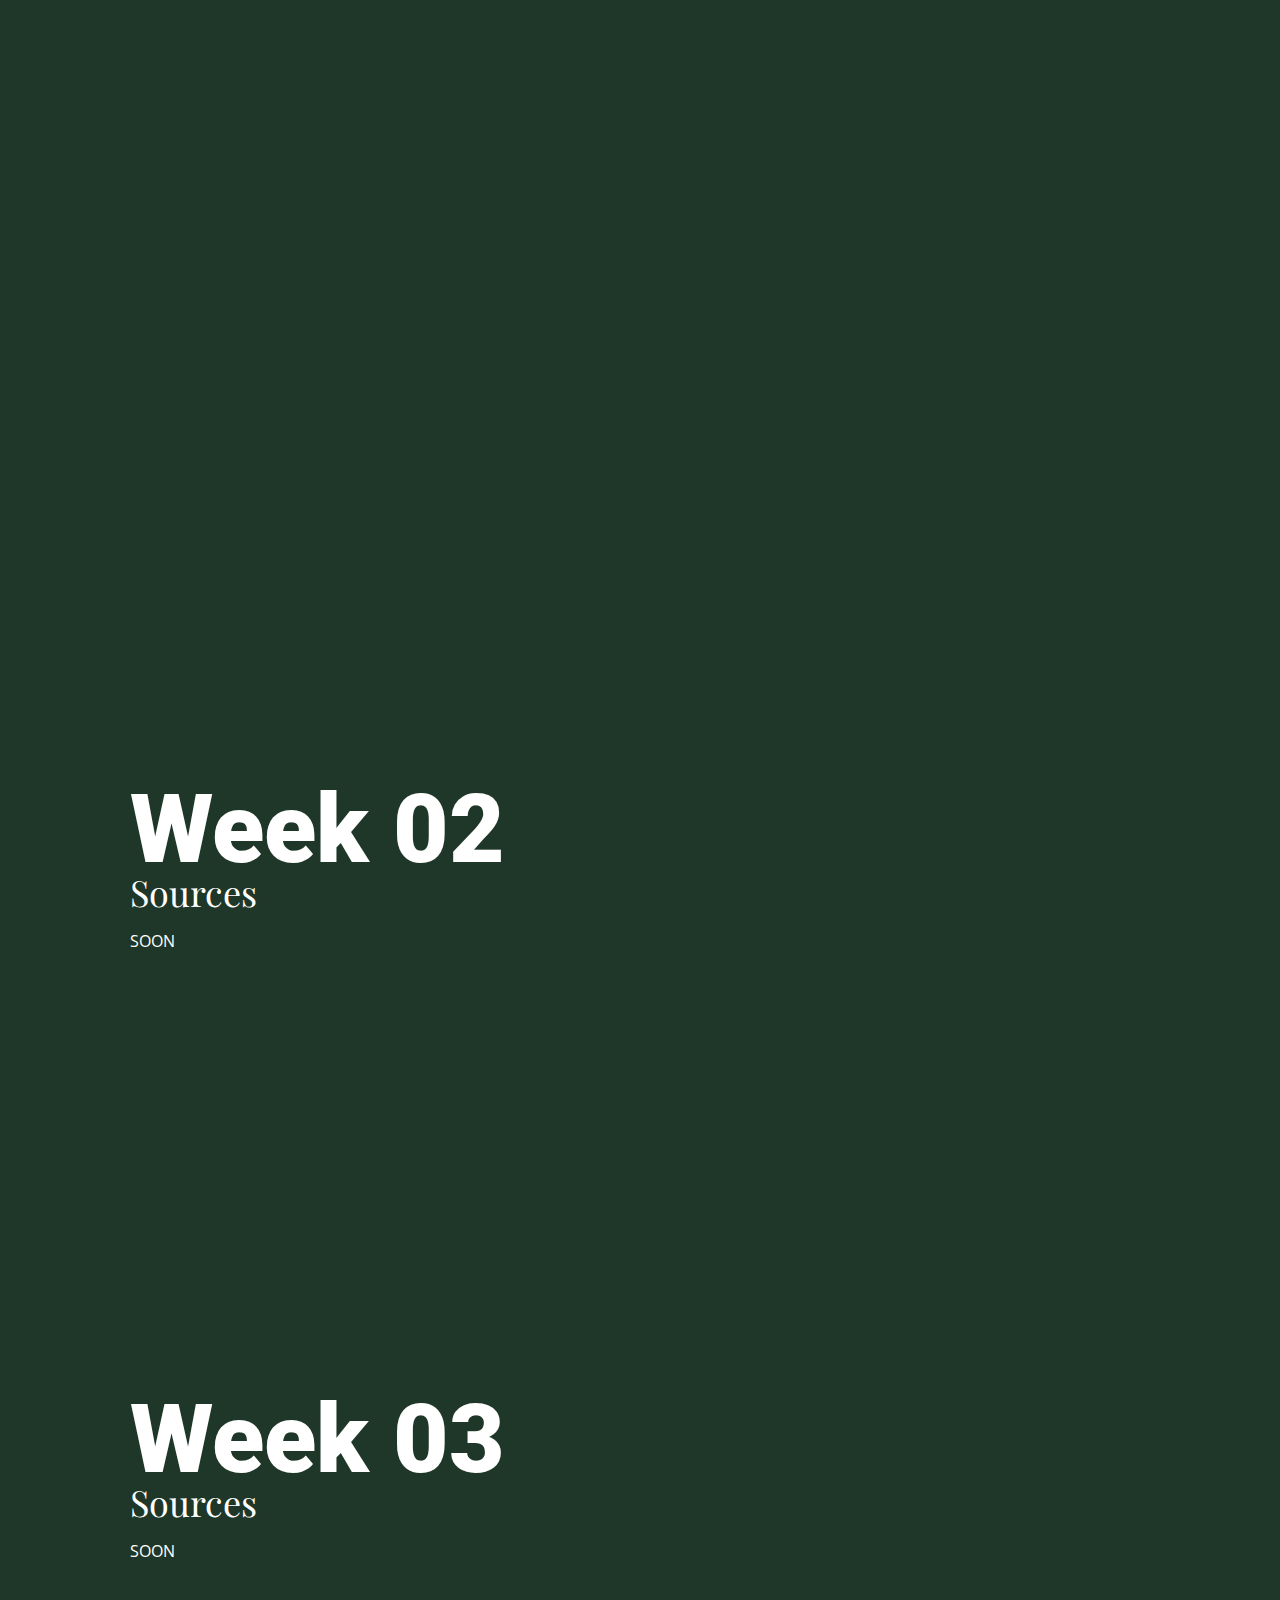
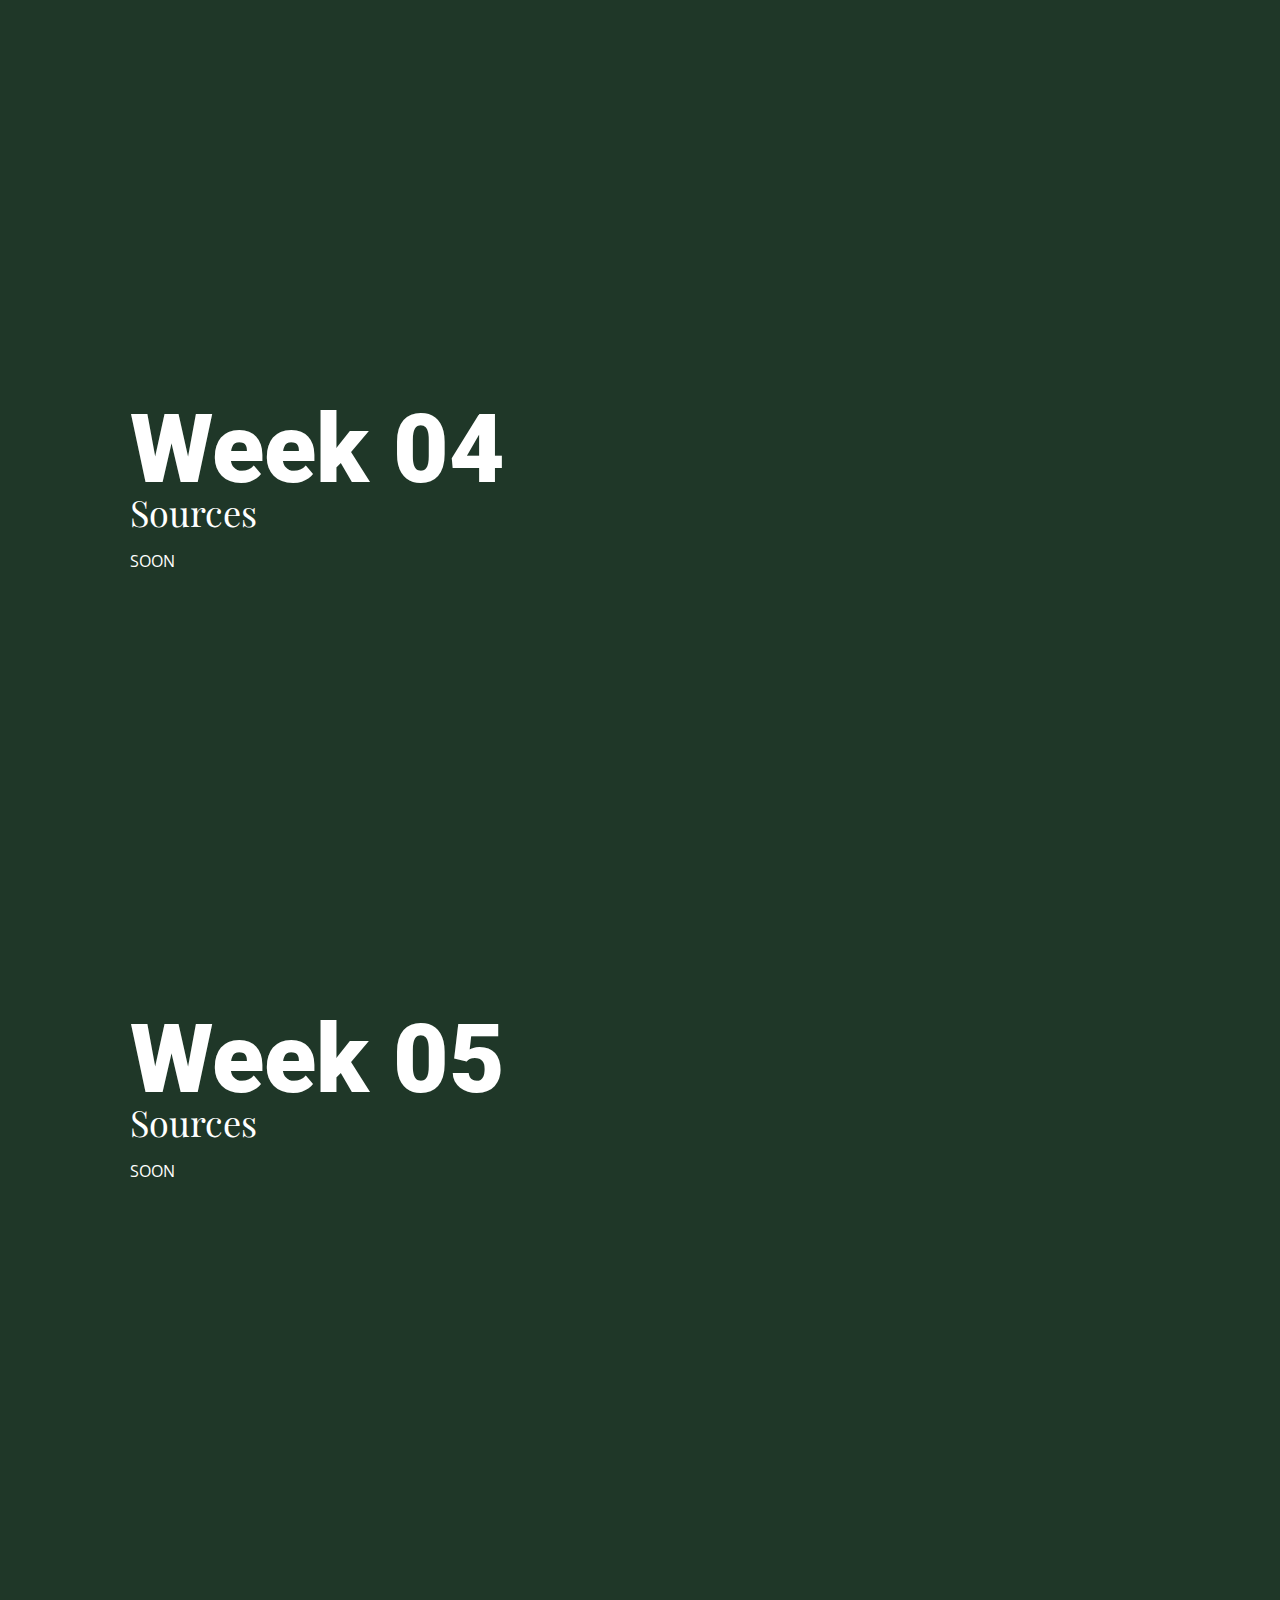
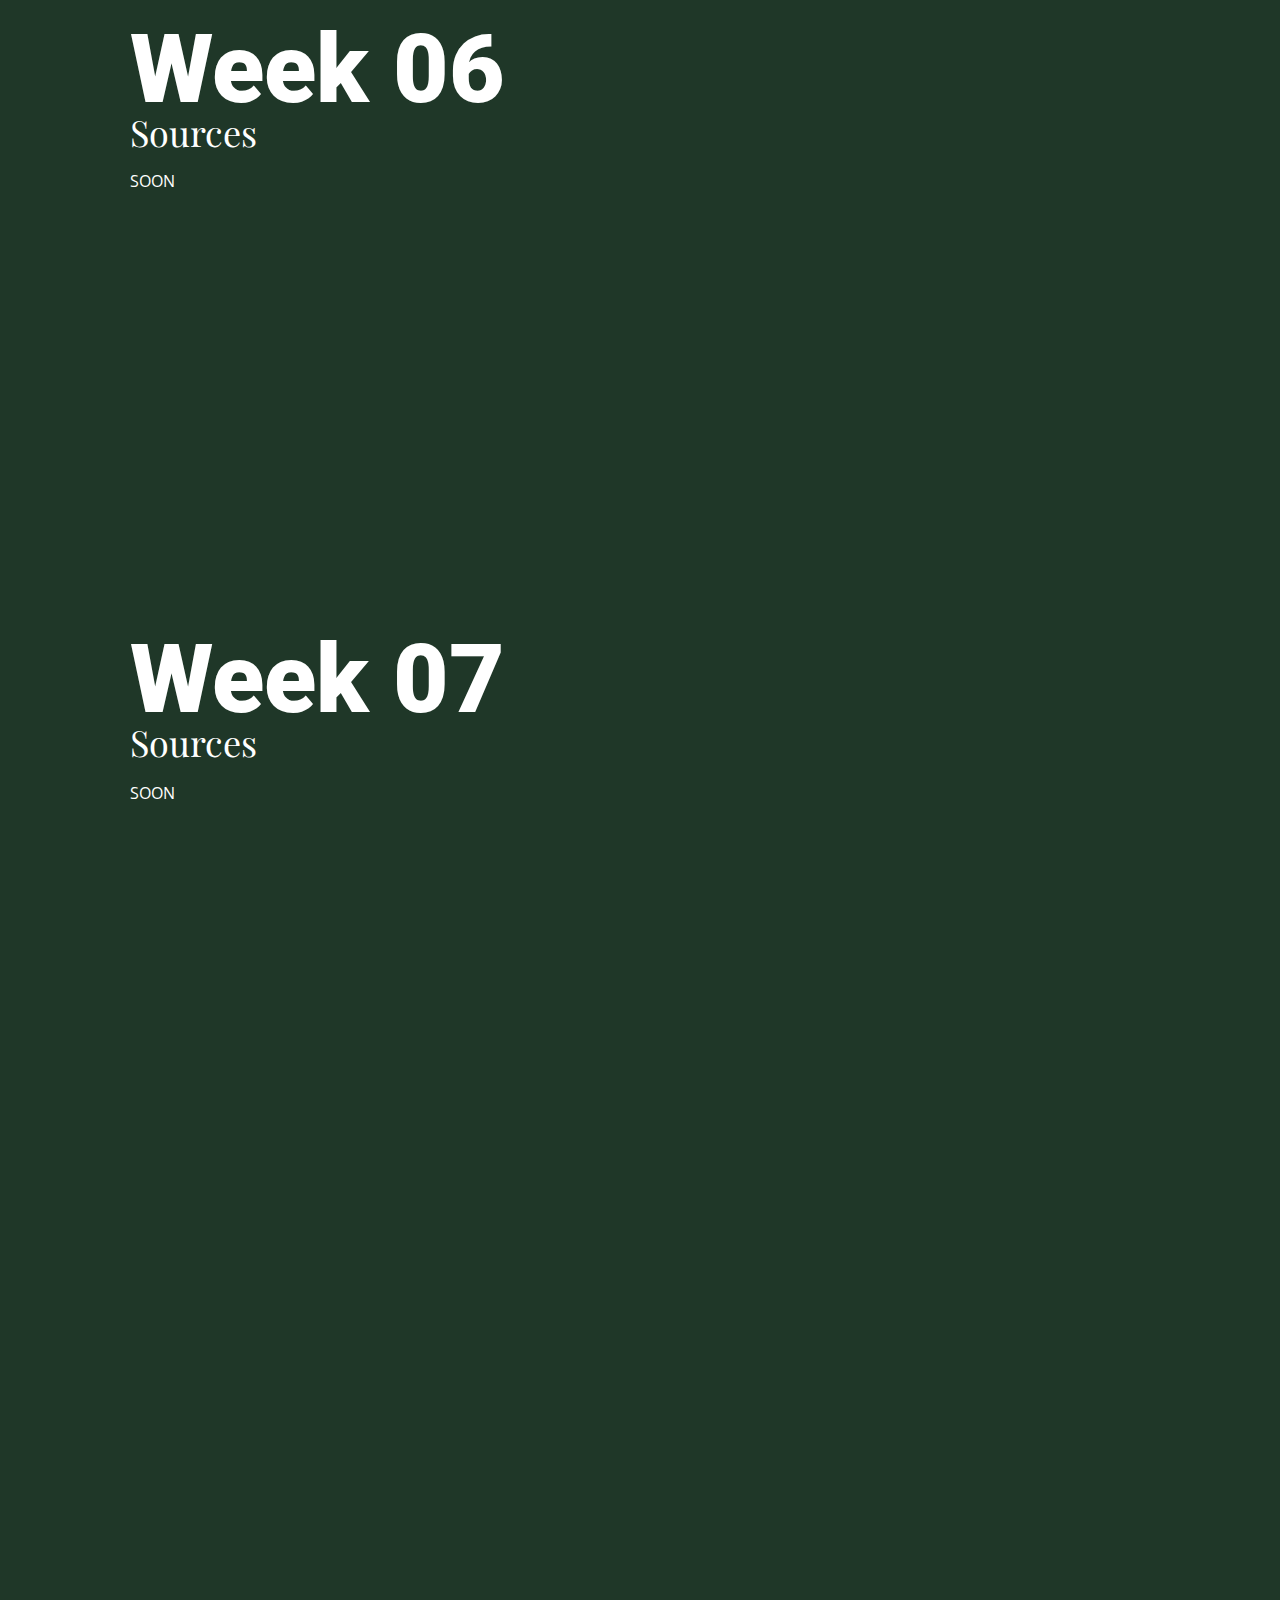
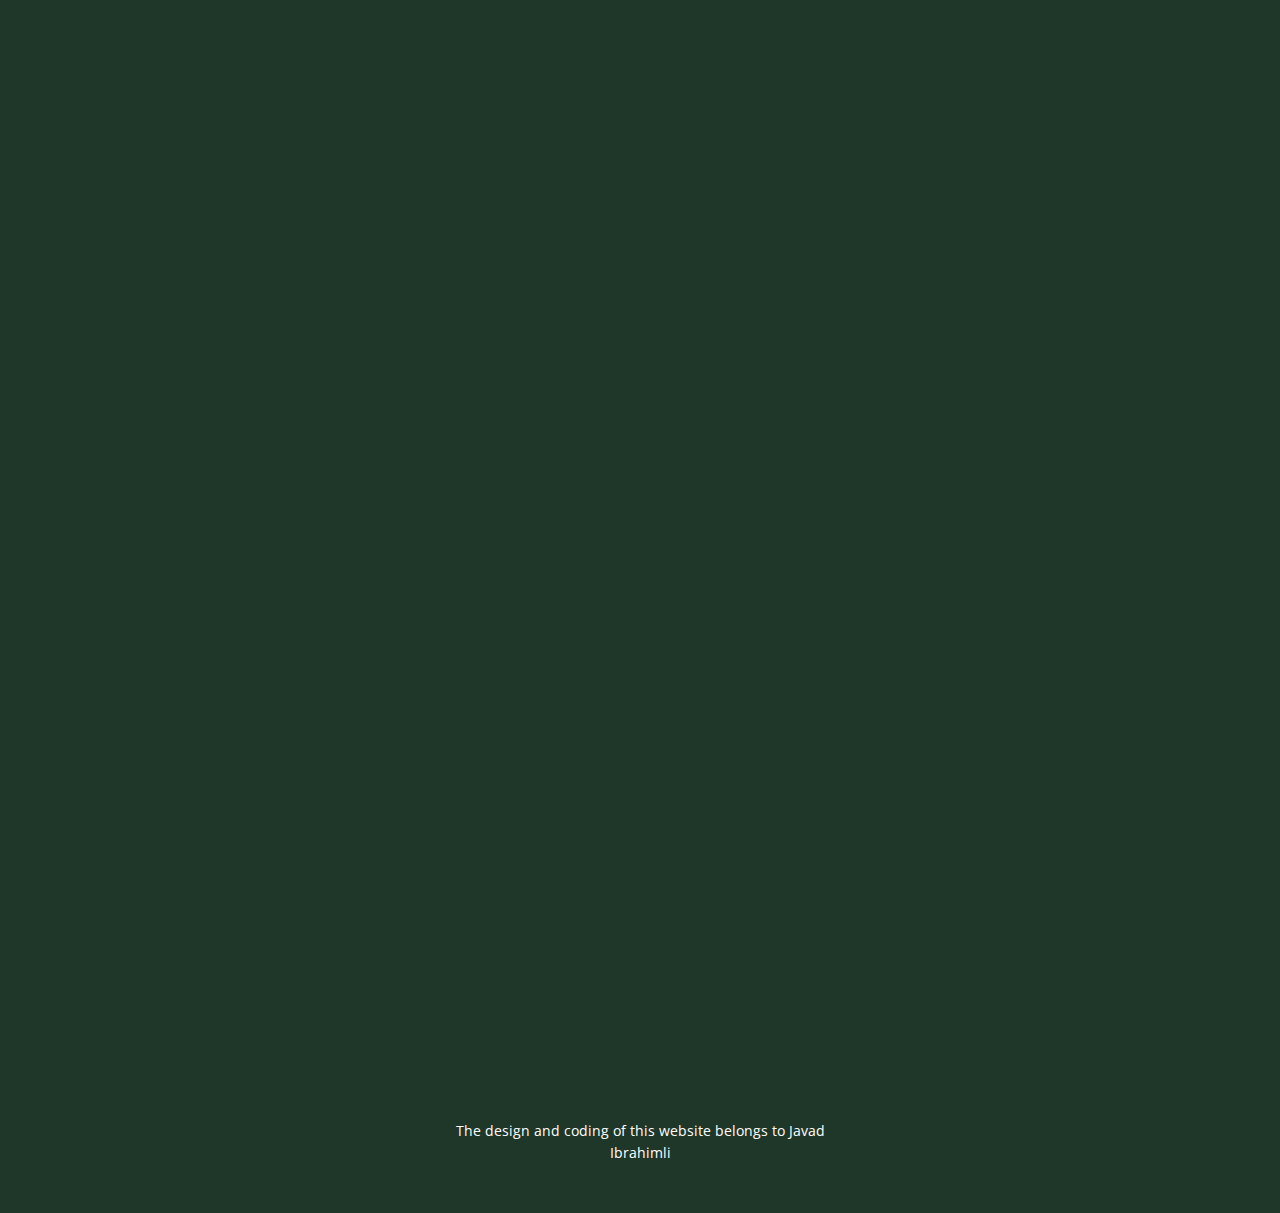
==== commit 1f231b7f: "Update index.html" ====
--- a/index.html
+++ b/index.html
@@ -329,16 +329,7 @@
     <footer class="u-align-center u-clearfix u-custom-color-1 u-footer u-footer" id="sec-55c8"><div class="u-clearfix u-sheet u-valign-middle u-sheet-1">
         <p class="u-small-text u-text u-text-variant u-text-1"> The design and coding of this website belongs to Javad Ibrahimli</p>
       </div></footer>
-    <section class="u-backlink u-clearfix u-grey-80">
-      <a class="u-link" href="https://nicepage.com/website-design" target="_blank">
-        <span>Website Design</span>
-      </a>
-      <p class="u-text">
-        <span>created with</span>
-      </p>
-      <a class="u-link" href="" target="_blank">
-        <span>Offline Website Builder</span>
-      </a>. 
+    
     </section><span style="height: 64px; width: 64px; margin-left: 0px; margin-right: auto; margin-top: 0px; background-image: none; right: 20px; bottom: 20px; padding: 15px;" class="u-back-to-top u-file-icon u-icon u-icon-circle u-opacity u-opacity-85 u-palette-1-base" data-href="#"><img src="images/992703.png" alt="" data-original-src="images/992703.png" data-color="#000000"></span>
   
-</body></html>+</body></html>
